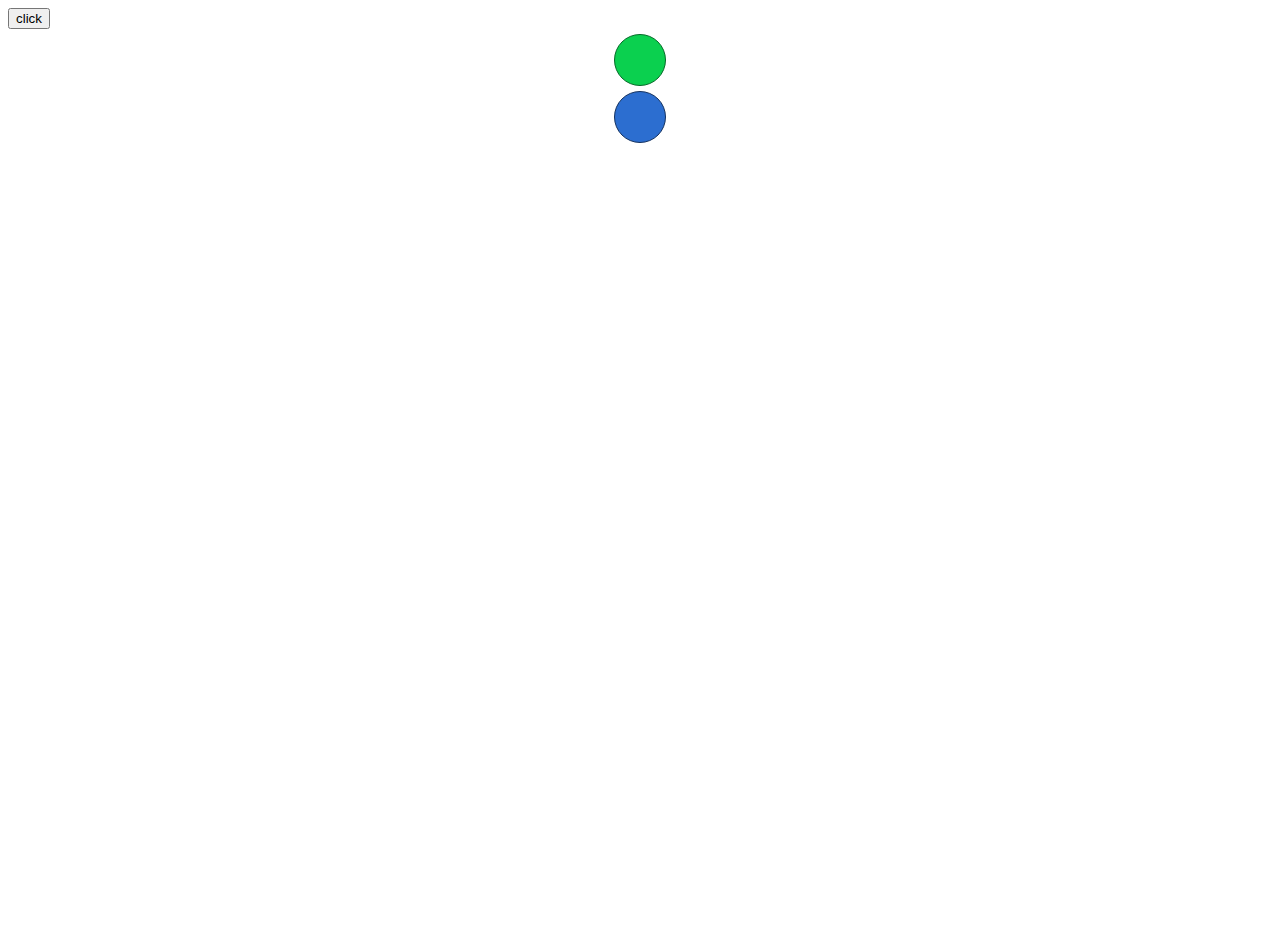
==== Els petits canvis/Index.html @ 77977094 "Petits Canvis 0.5 (Act. Jquery) 24-01-2014" ====
<body>
	<head>
		<!-- Carga Github -->
		<script src="https://rawgithub.com/esparza23/DWEC/master/Jquery/jquery-1.10.2.js"></script>
		<script src="https://rawgithub.com/esparza23/DWEC/master/Jquery/jquery-ui-1.10.4.custom.js"></script>
		<script src="https://rawgithub.com/esparza23/DWEC/master/Bootstrap/js/bootstrap.js"></script>
		<link rel="stylesheet" type="text/css" href="https://rawgithub.com/esparza23/DWEC/master/Bootstrap/css/bootstrap.css"></link>
		<link rel="stylesheet" type="text/css" href="https://rawgithub.com/esparza23/DWEC/master/Jquery/jquery-ui-1.10.4.custom.css">

		<link rel="stylesheet" type="text/css" href="tauler.css">
		<script src="JS/tauler.js"></script>

		<script src="JS/joc.js"></script>

	</head>
	<body>
		<button id="start" class="btn"> click </button>
		<div class="circleA ui-widget-content"></div>
		<div class="circleB ui-widget-content"></div>
		<div id="tauler">
			<!--
			<div class="fila">
				<div class="casella casL casA"></div>
				<div class="casella casA"></div>
				<div class="casella casA"></div>
				<div class="casella casA"></div>
				<div class="casella casA"></div>
				<div class="casella casA"></div>
				<div class="casella casA"></div>
				<div class="casella casA"></div>
				<div class="casella casA"></div>
				<div class="casella casD casA"></div>
			</div>
			<div class="fila">
				<div class="casella casL"></div>
				<div class="casella"></div>
				<div class="casella"></div>
				<div class="casella"></div>
				<div class="casella"></div>
				<div class="casella"></div>
				<div class="casella"></div>
				<div class="casella"></div>
				<div class="casella"></div>
				<div class="casella casD"></div>
			</div>
			<div class="fila">
				<div class="casella casL casB"></div>
				<div class="casella casB"></div>
				<div class="casella casB"></div>
				<div class="casella casB"></div>
				<div class="casella casB"></div>
				<div class="casella casB"></div>
				<div class="casella casB"></div>
				<div class="casella casB"></div>
				<div class="casella casB"></div>
				<div class="casella casD casB"></div>
			</div>
			-->
		</div>
	</body>
</body>
---- Els petits canvis/tauler.css ----
#tauler
{
	margin-left: 100px;
	width: 1200px;
	height: 800px;
}

.fila
{
	clear:both;
}

.casella
{
	width:65px;
	height: 65px;
	border:1px solid black;
	float:left;
	box-sizing: border-box;
	background-color: #edecc0;
}

.casL
{
	border-left: 2px solid black;
}
.casD
{
	border-right: 2px solid black;
}
.casA
{
	border-top: 2px solid black;
}
.casB
{
	border-bottom: 2px solid black;
}

.circleA,.circleB
{
	border-radius: 50%;
	width:50px;
	height: 50px;
	margin:auto;
	margin-top: 5px;
}
.circleA
{
	
	background-color: #0bd04f;
	border:1px solid #056b28;
}
.circleB
{
	
	background-color: #2c6ed0;
	border:1px solid #143260;
}
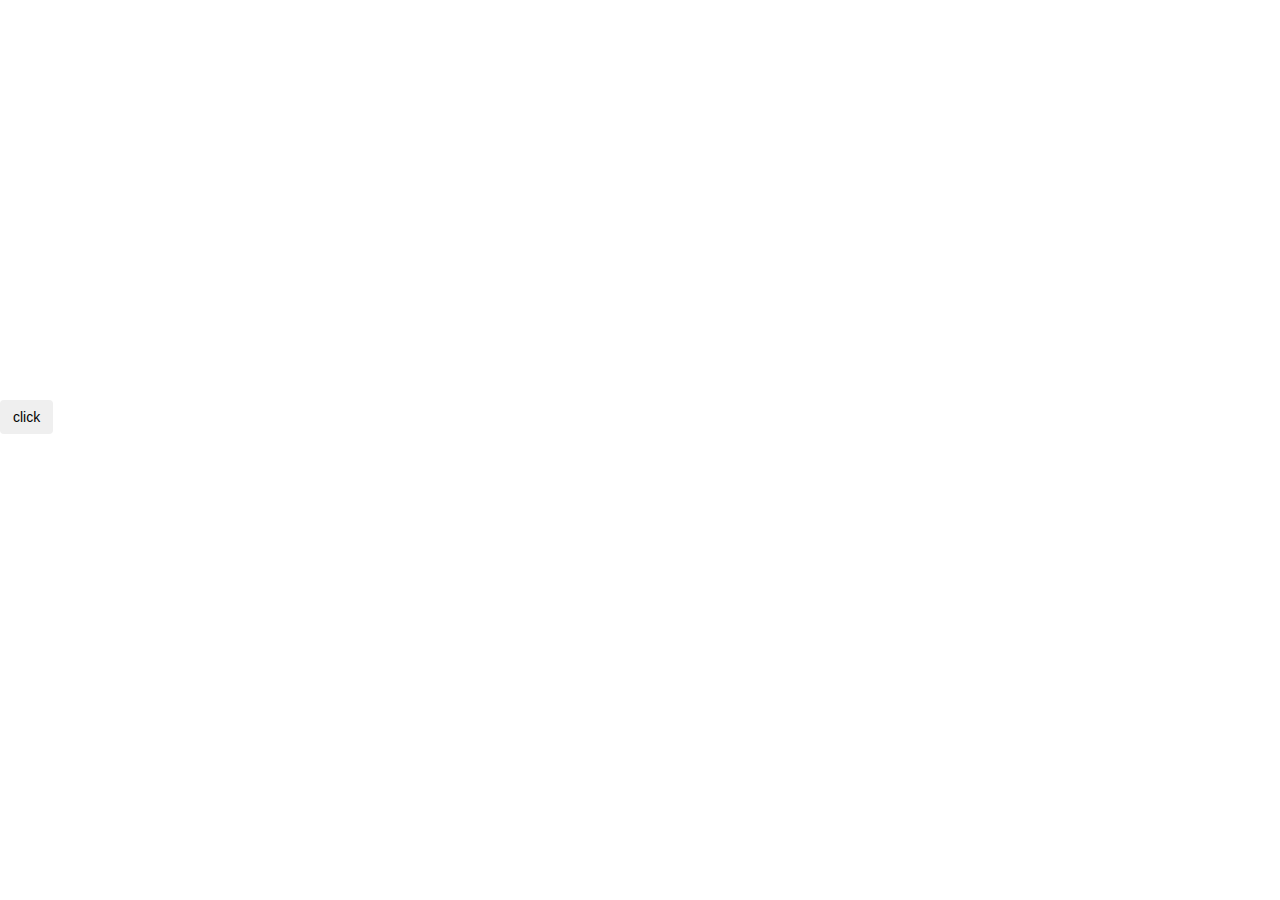
==== commit 27582cb5: "Petits Canvis 0.5.5 - 28-01-2014" ====
--- a/Els petits canvis/Index.html
+++ b/Els petits canvis/Index.html
@@ -1,61 +1,49 @@
 <body>
 	<head>
+
 		<!-- Carga Github -->
+		<!--
 		<script src="https://rawgithub.com/esparza23/DWEC/master/Jquery/jquery-1.10.2.js"></script>
 		<script src="https://rawgithub.com/esparza23/DWEC/master/Jquery/jquery-ui-1.10.4.custom.js"></script>
 		<script src="https://rawgithub.com/esparza23/DWEC/master/Bootstrap/js/bootstrap.js"></script>
 		<link rel="stylesheet" type="text/css" href="https://rawgithub.com/esparza23/DWEC/master/Bootstrap/css/bootstrap.css"></link>
 		<link rel="stylesheet" type="text/css" href="https://rawgithub.com/esparza23/DWEC/master/Jquery/jquery-ui-1.10.4.custom.css">
+		-->
+
+		<!-- Carga Local -->
+		<script src="../Jquery/jquery-1.10.2.js"></script>
+		<script src="../Jquery/jquery-ui-1.10.4.custom.js"></script>
+		<script src="../Bootstrap/js/bootstrap.js"></script>
+		<link rel="stylesheet" type="text/css" href="../Bootstrap/css/bootstrap.css"></link>
+		<link rel="stylesheet" type="text/css" href="../Jquery/jquery-ui-1.10.4.custom.css">
 
 		<link rel="stylesheet" type="text/css" href="tauler.css">
+		<script>
+			var numFicha = 0;
+			var tauler;
+
+			function numero(cadena)
+			{
+
+			    var numero = "";
+			    for (i = 0; i < cadena.length; i++) {
+			        if (cadena.charAt(i) >= '0' && cadena.charAt(i) <= '9')
+			        {
+			            numero += cadena.charAt(i);
+			        }
+			    }
+			    return parseInt(numero);
+			}
+		</script>
+		<script src="JS/joc.js"></script>
+		<script src="JS/ficha.js"></script>
+		<script src="JS/casella.js"></script>
 		<script src="JS/tauler.js"></script>
 
-		<script src="JS/joc.js"></script>
 
 	</head>
 	<body>
+		<div id="tauler"></div>
 		<button id="start" class="btn"> click </button>
-		<div class="circleA ui-widget-content"></div>
-		<div class="circleB ui-widget-content"></div>
-		<div id="tauler">
-			<!--
-			<div class="fila">
-				<div class="casella casL casA"></div>
-				<div class="casella casA"></div>
-				<div class="casella casA"></div>
-				<div class="casella casA"></div>
-				<div class="casella casA"></div>
-				<div class="casella casA"></div>
-				<div class="casella casA"></div>
-				<div class="casella casA"></div>
-				<div class="casella casA"></div>
-				<div class="casella casD casA"></div>
-			</div>
-			<div class="fila">
-				<div class="casella casL"></div>
-				<div class="casella"></div>
-				<div class="casella"></div>
-				<div class="casella"></div>
-				<div class="casella"></div>
-				<div class="casella"></div>
-				<div class="casella"></div>
-				<div class="casella"></div>
-				<div class="casella"></div>
-				<div class="casella casD"></div>
-			</div>
-			<div class="fila">
-				<div class="casella casL casB"></div>
-				<div class="casella casB"></div>
-				<div class="casella casB"></div>
-				<div class="casella casB"></div>
-				<div class="casella casB"></div>
-				<div class="casella casB"></div>
-				<div class="casella casB"></div>
-				<div class="casella casB"></div>
-				<div class="casella casB"></div>
-				<div class="casella casD casB"></div>
-			</div>
-			-->
-		</div>
 	</body>
 </body>--- a/Els petits canvis/tauler.css
+++ b/Els petits canvis/tauler.css
@@ -1,13 +1,19 @@
+#body
+{
+	width: 400px;
+}
+
 #tauler
 {
-	margin-left: 100px;
-	width: 1200px;
-	height: 800px;
+	width: 400px;
+	height: 400px;
 }
 
 .fila
 {
 	clear:both;
+	width:325px;
+	height: 65px;
 }
 
 .casella
@@ -56,4 +62,13 @@
 	
 	background-color: #2c6ed0;
 	border:1px solid #143260;
+}
+
+.posible
+{
+	background-color: #edcd4f;
+}
+.posibleActiu
+{
+	background-color: #eda669;
 }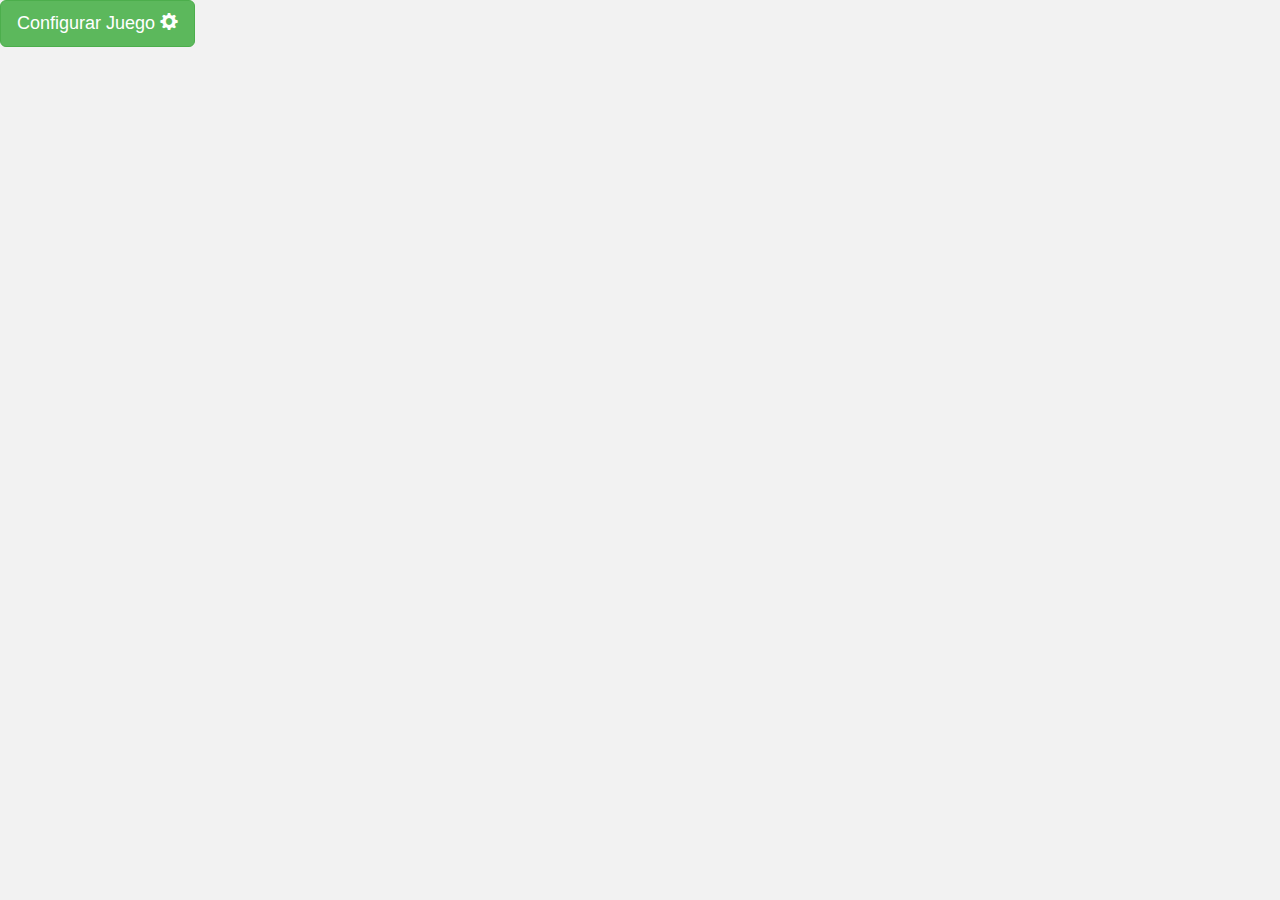
==== commit d092ba8d: "Petits Canvis 0.8 - 02-002-2014" ====
--- a/Els petits canvis/Index.html
+++ b/Els petits canvis/Index.html
@@ -1,6 +1,6 @@
 <body>
 	<head>
-
+		<meta charset="utf-8"> 
 		<!-- Carga Github -->
 		<!--
 		<script src="https://rawgithub.com/esparza23/DWEC/master/Jquery/jquery-1.10.2.js"></script>
@@ -18,23 +18,8 @@
 		<link rel="stylesheet" type="text/css" href="../Jquery/jquery-ui-1.10.4.custom.css">
 
 		<link rel="stylesheet" type="text/css" href="tauler.css">
-		<script>
-			var numFicha = 0;
-			var tauler;
-
-			function numero(cadena)
-			{
-
-			    var numero = "";
-			    for (i = 0; i < cadena.length; i++) {
-			        if (cadena.charAt(i) >= '0' && cadena.charAt(i) <= '9')
-			        {
-			            numero += cadena.charAt(i);
-			        }
-			    }
-			    return parseInt(numero);
-			}
-		</script>
+		<script src="JS/comportamientos.js"></script>
+		<script src="JS/config.js"></script>
 		<script src="JS/joc.js"></script>
 		<script src="JS/ficha.js"></script>
 		<script src="JS/casella.js"></script>
@@ -43,7 +28,92 @@
 
 	</head>
 	<body>
+		<button id="start" class="btn btn-success btn-lg" data-toggle="modal" data-target="#modalConf"> Configurar Juego 
+			<span class="glyphicon glyphicon-cog"></span>
+		</button>
 		<div id="tauler"></div>
-		<button id="start" class="btn"> click </button>
+
+		<div id="modalConf" class="modal fade">
+			<div class="modal-dialog">
+				<div class="modal-content">
+					<div class="modal-header">
+				    	<button type="button" class="close" data-dismiss="modal" aria-hidden="true">&times;</button>
+				    	<h2 class="modal-title">Configuració Del Joc</h2>
+					</div>
+					<div class="modal-body">
+						<h4>Percentatge fitxes verdes</h4>
+						<div class="slider">
+							<div class="por por50">50</div>
+							<div class="por por55">55</div>
+							<div class="por por60">60</div>
+							<div class="por por65">65</div>
+							<div class="por por70">70</div>
+							<div class="por por75">75</div>
+							<div class="por por80">80</div>
+							<div class="por por85">85</div>
+							<div class="por por90">90</div>
+						</div>
+				    	<div class="slider" id="porVerde"></div>
+				    	</br>
+
+				    	<h4>Percentatge caselles buides</h4>
+				    	<div class="slider">
+							<div class="por por30">30</div>
+							<div class="por por35">35</div>
+							<div class="por por40">40</div>
+							<div class="por por45">45</div>
+							<div class="por por502">50</div>
+						</div>
+				    	<div class="slider" id="porLlenas"></div>
+				    	</br>
+						<div class="radioOp1">
+					    	<h4>Tipus de joc</h4>
+						  	<div class="radio opcions">
+								<label>
+									<input type="radio" name="joc" id="joc1" value="joc1" checked>
+									Felicitat amb fitxes iguals
+								</label>
+							</div>
+							<div class="radio opcions">
+								<label>
+									<input type="radio" name="joc" id="joc2" value="joc2">
+									Felicitat amb fitxes diferents
+								</label>
+							</div>
+							<div class="radio opcions">
+								<label>
+									<input type="radio" name="joc" id="joc3" value="joc3">
+									Joc 3
+								</label>
+							</div>
+						</div>
+						<div class="radioOp2">
+					    	<h4>Minim veïns</h4>
+						  	<div class="radio opcions">
+								<label>
+									<input type="radio" name="veins" id="vei1" value="vei1" checked>
+									1
+								</label>
+							</div>
+							<div class="radio opcions">
+								<label>
+									<input type="radio" name="veins" id="vei2" value="vei2">
+									2
+								</label>
+							</div>
+							<div class="radio opcions">
+								<label>
+									<input type="radio" name="veins" id="vei3" value="vei3">
+									3
+								</label>
+							</div>
+						</div>
+				  	</div>
+				  	<div class="modal-footer">
+				    	<button id="comen" type="button" class="btn btn-success btn-lg center-block" data-dismiss="modal">Començar</button>
+				  	</div>
+				</div><!-- /.modal-content -->
+			</div><!-- /.modal-dialog -->
+		</div><!-- /.modal -->
 	</body>
 </body>--- a/Els petits canvis/tauler.css
+++ b/Els petits canvis/tauler.css
@@ -1,18 +1,26 @@
-#body
+body
 {
-	width: 400px;
+	width: auto;
+	background-color: #F2f2f2;
+}
+
+#start
+{
+	position: absolute;
+	top:0;
+	left:0;
 }
 
 #tauler
 {
-	width: 400px;
-	height: 400px;
+	width: auto;
+	height: auto;
 }
 
 .fila
 {
 	clear:both;
-	width:325px;
+	width:auto;
 	height: 65px;
 }
 
@@ -24,6 +32,7 @@
 	float:left;
 	box-sizing: border-box;
 	background-color: #edecc0;
+	margin: 1px;
 }
 
 .casL
@@ -51,16 +60,22 @@
 	margin:auto;
 	margin-top: 5px;
 }
+
+.unhappy
+{
+	background-image: url('unhappy.png');
+	background-repeat: no-repeat;
+}
+
 .circleA
 {
-	
 	background-color: #0bd04f;
 	border:1px solid #056b28;
 }
 .circleB
 {
 	
-	background-color: #2c6ed0;
+	background-color: #50a7d0;
 	border:1px solid #143260;
 }
 
@@ -71,4 +86,101 @@
 .posibleActiu
 {
 	background-color: #eda669;
+}
+.por
+{
+	display: inline-block;
+}
+.por50
+{
+	margin-left: -8px;
+}
+.por55
+{
+	margin-left: 54px;
+}
+.por60
+{
+	margin-left: 56px;
+}
+.por65
+{
+	margin-left: 56px;
+}
+.por70
+{
+	margin-left: 55px;
+}
+.por75
+{
+	margin-left: 55px;
+}
+.por80
+{
+	margin-left: 55px;
+}
+.por85
+{
+	margin-left: 55px;
+}
+.por90
+{
+	float:right;
+	margin-right: -5px;
+}
+
+.por30
+{
+	margin-left: -8px;
+}
+.por35
+{
+	margin-left: 130px;
+}
+.por40
+{
+	margin-left: 130px;
+}
+.por45
+{
+	margin-left: 130px;
+}
+.por502
+{
+	float:right;
+	margin-right: -5px;
+}
+
+.modal-content
+{
+	width:800px;
+	margin:auto;
+}
+.modal-dialog
+{
+	width: auto;
+}
+
+.slider{
+	margin: 5px auto;
+	width:600;
+}
+
+.radioOp1
+{
+	float:left;
+	width:300px;
+}
+.radioOp2
+{
+	float:right;
+	width:300px;
+}
+.modal-footer
+{
+	clear:both;
+}
+.opcions
+{
+	margin-left: 20px;
 }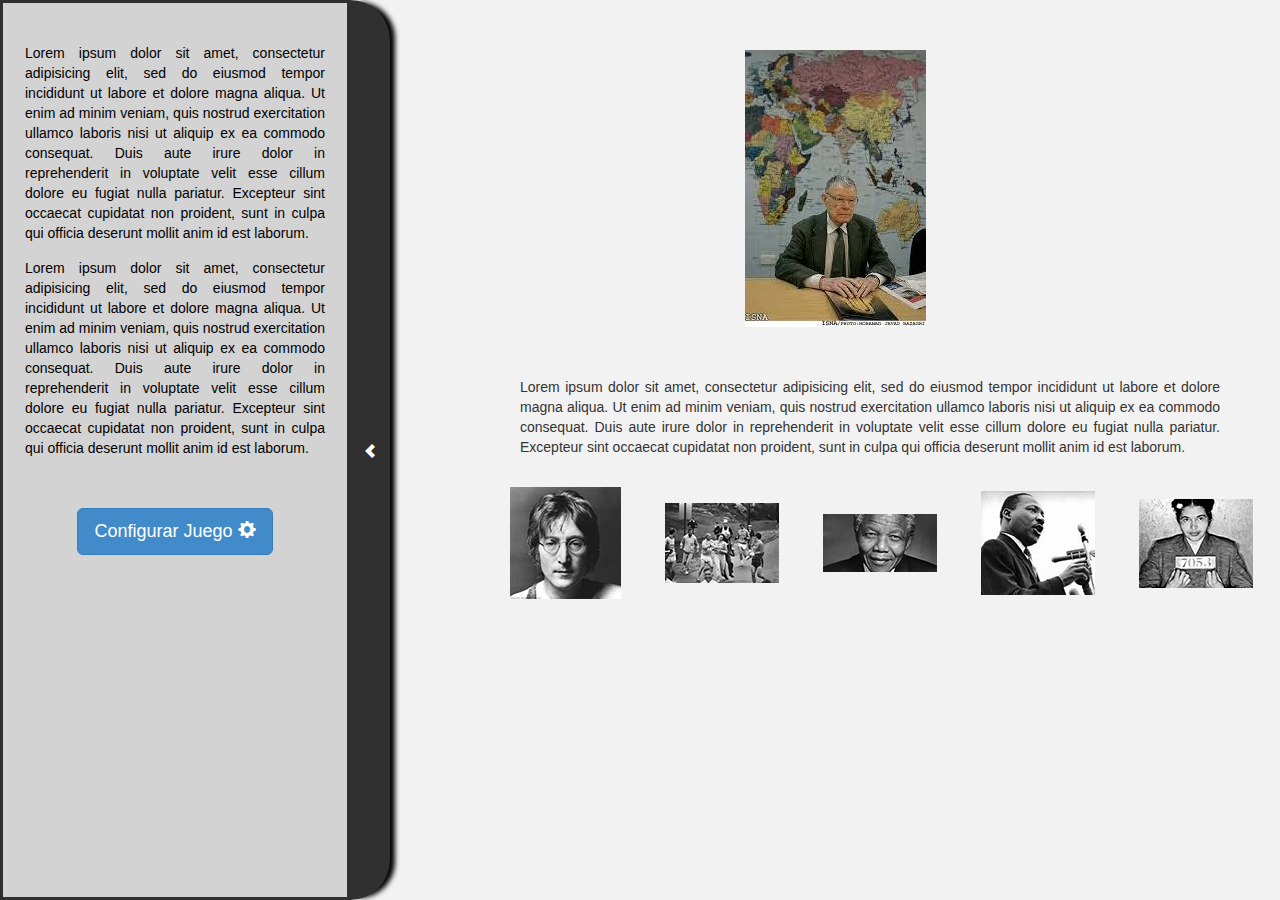
==== commit d2912b29: "Petits Canvis 0.9 - 06-02-2014" ====
--- a/Els petits canvis/Index.html
+++ b/Els petits canvis/Index.html
@@ -18,8 +18,8 @@
 		<link rel="stylesheet" type="text/css" href="../Jquery/jquery-ui-1.10.4.custom.css">
 
 		<link rel="stylesheet" type="text/css" href="tauler.css">
+		<script src="JS/config.js"></script>
 		<script src="JS/comportamientos.js"></script>
-		<script src="JS/config.js"></script>
 		<script src="JS/joc.js"></script>
 		<script src="JS/ficha.js"></script>
 		<script src="JS/casella.js"></script>
@@ -28,9 +28,39 @@
 
 	</head>
 	<body>
-		<button id="start" class="btn btn-success btn-lg" data-toggle="modal" data-target="#modalConf"> Configurar Juego 
-			<span class="glyphicon glyphicon-cog"></span>
-		</button>
+		<div id="conf">
+			<div id="info" class="hidden">
+				<p class="paragraf">
+				Lorem ipsum dolor sit amet, consectetur adipisicing elit, sed do eiusmod tempor incididunt ut labore et dolore magna aliqua. Ut enim ad minim veniam, quis nostrud exercitation ullamco laboris nisi ut aliquip ex ea commodo consequat. Duis aute irure dolor in reprehenderit in voluptate velit esse cillum dolore eu fugiat nulla pariatur. Excepteur sint occaecat cupidatat non proident, sunt in culpa qui officia deserunt mollit anim id est laborum.
+				</p>
+				<p class="paragraf">
+				Lorem ipsum dolor sit amet, consectetur adipisicing elit, sed do eiusmod tempor incididunt ut labore et dolore magna aliqua. Ut enim ad minim veniam, quis nostrud exercitation ullamco laboris nisi ut aliquip ex ea commodo consequat. Duis aute irure dolor in reprehenderit in voluptate velit esse cillum dolore eu fugiat nulla pariatur. Excepteur sint occaecat cupidatat non proident, sunt in culpa qui officia deserunt mollit anim id est laborum.
+				</p>
+			</div>	
+			<button id="start" class="btn btn-primary btn-lg center-block hidden" data-toggle="modal" data-target="#modalConf"> Configurar Juego 
+				<span class="glyphicon glyphicon-cog"></span>
+			</button>
+		</div>
+		<div id="conf2">
+			<button id="desp" class="btn buton"> 
+				<span class="glyphicon glyphicon-chevron-right white"></span>
+			</button>
+		</div>
+		<div id="presentacio">
+			<div >
+				<img src="IMG/schilling.jpg" alt="" class="imgSch">
+			</div>
+			<p class="infoPrinc">
+				Lorem ipsum dolor sit amet, consectetur adipisicing elit, sed do eiusmod tempor incididunt ut labore et dolore magna aliqua. Ut enim ad minim veniam, quis nostrud exercitation ullamco laboris nisi ut aliquip ex ea commodo consequat. Duis aute irure dolor in reprehenderit in voluptate velit esse cillum dolore eu fugiat nulla pariatur. Excepteur sint occaecat cupidatat non proident, sunt in culpa qui officia deserunt mollit anim id est laborum.
+			</p>
+			<div >
+				<img src="IMG/john.jpg" alt="" class="img">
+				<img src="IMG/kath.jpg" alt="" class="img">
+				<img src="IMG/mandela.jpg" alt="" class="img">
+				<img src="IMG/martin.jpg" alt="" class="img">
+				<img src="IMG/rosa.jpg" alt="" class="img">
+			</div>
+		</div>
 		<div id="tauler"></div>
 
 		<div id="modalConf" class="modal fade">
@@ -115,5 +145,8 @@
 				</div><!-- /.modal-content -->
 			</div><!-- /.modal-dialog -->
 		</div><!-- /.modal -->
+		<div id="mensajeFinal" class="hidden">
+			<h1 id="mens"></h1>
+		</div>
 	</body>
 </body>--- a/Els petits canvis/tauler.css
+++ b/Els petits canvis/tauler.css
@@ -3,16 +3,83 @@
 	width: auto;
 	background-color: #F2f2f2;
 }
+.white, .white a {
+  color: #fff;
+}
+
+.buton
+{
+	background-color: #303030;
+	-webkit-box-shadow: 7px 0px 5px -2px black ;
+	-moz-box-shadow: 7px 0px 5px -2px black ;
+	-webkit-border-top-right-radius: 5px;
+	-webkit-border-radius: 45px;
+	-webkit-border-top-left-radius: 0px;
+	-webkit-border-bottom-left-radius: 0px;
+	-moz-border-radius: 45px;
+	-moz-border-radius-topleft: 0px;
+	-moz-border-radius-bottomleft: 0px;
+	border-radius: 45px;
+	border-top-left-radius: 0px;
+	border-bottom-left-radius: 0px;
+}
 
 #start
 {
-	position: absolute;
-	top:0;
-	left:0;
+	margin-top: 50px;
+}
+
+#desp
+{
+	height: 100%;
+}
+
+#presentacio
+{
+	overflow-x:scroll;
+	height: 100%;
+}
+
+#info
+{
+	width:300px;
+	margin:40px auto;
+}
+
+.infoPrinc
+{
+	text-align: justify;
+	width:700px;
+	margin-left: 30px;
+}
+
+.paragraf
+{
+	text-align: justify;
+	margin:15 auto;
+}
+
+#conf
+{
+	box-sizing:border-box;
+	background-color: #d3d3d3;
+	color:black;
+	height: 100%;
+	float:left;
+	overflow: scroll;
+}
+
+#conf2
+{
+	width:auto;
+	height: 100%;
+	float:left;
+	margin-right: 250px;
 }
 
 #tauler
 {
+	float:left;
 	width: auto;
 	height: auto;
 }
@@ -31,26 +98,10 @@
 	border:1px solid black;
 	float:left;
 	box-sizing: border-box;
-	background-color: #edecc0;
+	background-color: #FFEDC5;
 	margin: 1px;
 }
 
-.casL
-{
-	border-left: 2px solid black;
-}
-.casD
-{
-	border-right: 2px solid black;
-}
-.casA
-{
-	border-top: 2px solid black;
-}
-.casB
-{
-	border-bottom: 2px solid black;
-}
 
 .circleA,.circleB
 {
@@ -69,23 +120,23 @@
 
 .circleA
 {
-	background-color: #0bd04f;
-	border:1px solid #056b28;
+	background-color: #62cc08;
+	border:1px solid #2e6203;
 }
 .circleB
 {
 	
-	background-color: #50a7d0;
-	border:1px solid #143260;
+	background-color: #33B5E5;
+	border:1px solid #114051;
 }
 
 .posible
 {
-	background-color: #edcd4f;
+	background-color: #FFD071;
 }
 .posibleActiu
 {
-	background-color: #eda669;
+	background-color: #FF892F;
 }
 .por
 {
@@ -183,4 +234,30 @@
 .opcions
 {
 	margin-left: 20px;
-}+}
+
+.img
+{
+	margin:20px;
+}
+
+.imgSch
+{
+	margin: 50px;
+	margin-left:255px;
+}
+
+#mensajeFinal
+{
+	position: absolute;
+	margin:5% 15%;
+	width:70%;
+	height: 80%;
+	background-color: #D3D3D3;
+	opacity: 0.9;
+	border:3px solid #303030;
+	-webkit-border-radius: 25px;
+	-moz-border-radius: 25px;
+	border-radius: 25px;
+	color:#000000;
+}
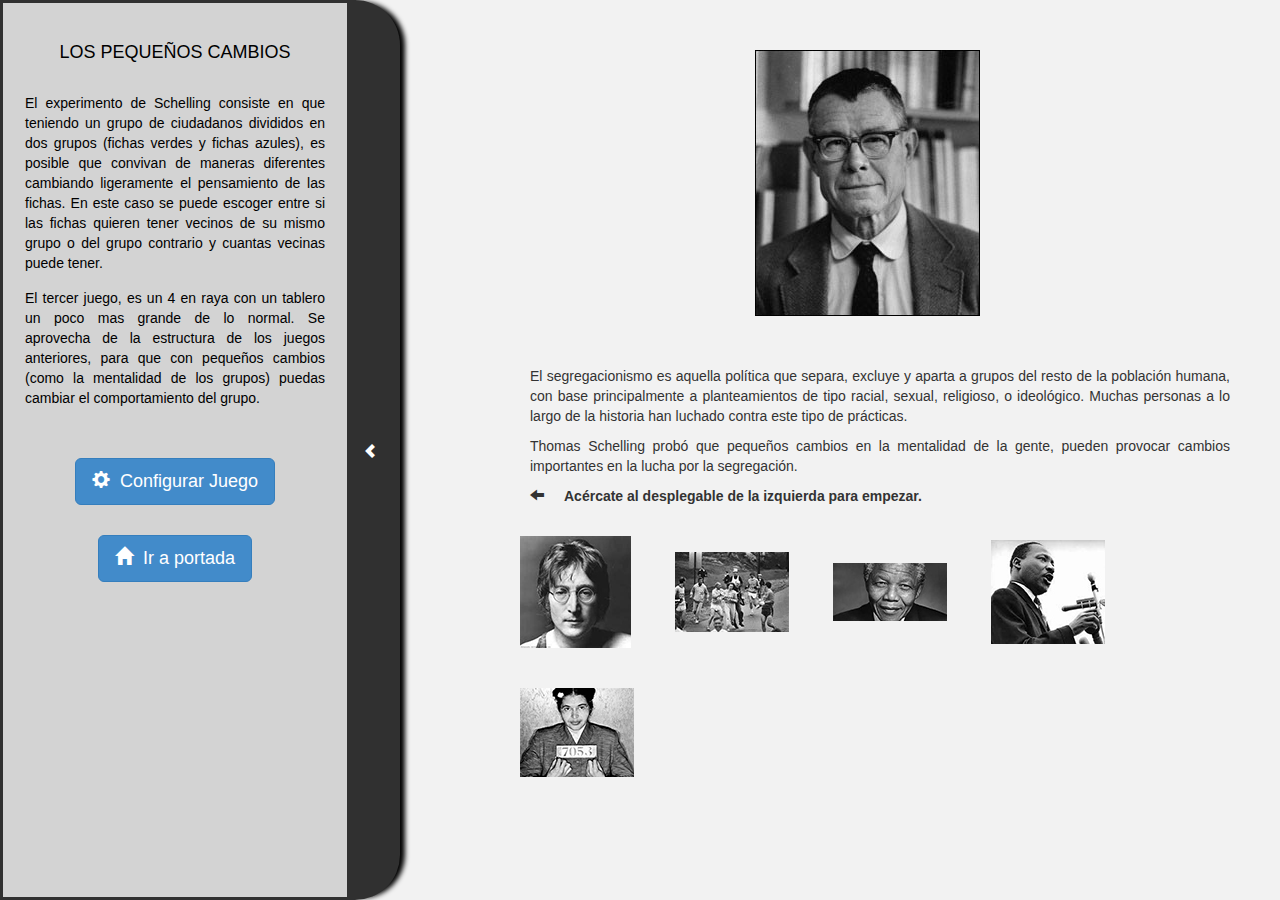
==== commit 5c32ebea: "Petits Canvis 1.0 - 07-02-2014" ====
--- a/Els petits canvis/Index.html
+++ b/Els petits canvis/Index.html
@@ -30,15 +30,20 @@
 	<body>
 		<div id="conf">
 			<div id="info" class="hidden">
+				<h4 id="title">LOS PEQUEÑOS CAMBIOS</h4>
 				<p class="paragraf">
-				Lorem ipsum dolor sit amet, consectetur adipisicing elit, sed do eiusmod tempor incididunt ut labore et dolore magna aliqua. Ut enim ad minim veniam, quis nostrud exercitation ullamco laboris nisi ut aliquip ex ea commodo consequat. Duis aute irure dolor in reprehenderit in voluptate velit esse cillum dolore eu fugiat nulla pariatur. Excepteur sint occaecat cupidatat non proident, sunt in culpa qui officia deserunt mollit anim id est laborum.
+				El experimento de Schelling consiste en que teniendo un grupo de ciudadanos divididos en dos grupos (fichas verdes y fichas azules), es posible que convivan de maneras diferentes cambiando ligeramente el pensamiento de las fichas.
+				En este caso se puede escoger entre si las fichas quieren tener vecinos de su mismo grupo o del grupo contrario y cuantas vecinas puede tener.
 				</p>
 				<p class="paragraf">
-				Lorem ipsum dolor sit amet, consectetur adipisicing elit, sed do eiusmod tempor incididunt ut labore et dolore magna aliqua. Ut enim ad minim veniam, quis nostrud exercitation ullamco laboris nisi ut aliquip ex ea commodo consequat. Duis aute irure dolor in reprehenderit in voluptate velit esse cillum dolore eu fugiat nulla pariatur. Excepteur sint occaecat cupidatat non proident, sunt in culpa qui officia deserunt mollit anim id est laborum.
+				El tercer juego, es un 4 en raya con un tablero un poco mas grande de lo normal. Se aprovecha de la estructura de los juegos anteriores, para que con pequeños cambios (como la mentalidad de los grupos) puedas cambiar el comportamiento del grupo.
 				</p>
 			</div>	
-			<button id="start" class="btn btn-primary btn-lg center-block hidden" data-toggle="modal" data-target="#modalConf"> Configurar Juego 
-				<span class="glyphicon glyphicon-cog"></span>
+			<button id="start" class="btn btn-primary btn-lg center-block hidden" data-toggle="modal" data-target="#modalConf">
+				<span class="glyphicon glyphicon-cog"></span>Configurar Juego 
+			</button>
+			<button id="irPortada" class="btn btn-lg btn-primary irPortada center-block hidden">
+				<span class="glyphicon glyphicon-home"></span>Ir a portada
 			</button>
 		</div>
 		<div id="conf2">
@@ -48,10 +53,16 @@
 		</div>
 		<div id="presentacio">
 			<div >
-				<img src="IMG/schilling.jpg" alt="" class="imgSch">
+				<img src="IMG/schelling.jpg" alt="" class="imgSch">
 			</div>
 			<p class="infoPrinc">
-				Lorem ipsum dolor sit amet, consectetur adipisicing elit, sed do eiusmod tempor incididunt ut labore et dolore magna aliqua. Ut enim ad minim veniam, quis nostrud exercitation ullamco laboris nisi ut aliquip ex ea commodo consequat. Duis aute irure dolor in reprehenderit in voluptate velit esse cillum dolore eu fugiat nulla pariatur. Excepteur sint occaecat cupidatat non proident, sunt in culpa qui officia deserunt mollit anim id est laborum.
+				El segregacionismo es aquella política que separa, excluye y aparta a grupos del resto de la población humana, con base principalmente a planteamientos de tipo racial, sexual, religioso, o ideológico. Muchas personas a lo largo de la historia han luchado contra este tipo de prácticas.
+			</p>
+			<p class="infoPrinc">
+				Thomas Schelling probó que pequeños cambios en la mentalidad de la gente, pueden provocar cambios importantes en la lucha por la segregación.
+			</p>
+			<p class="infoPrinc acercate">
+				<span id="left" class="glyphicon glyphicon-arrow-left"></span>Acércate al desplegable de la izquierda para empezar.
 			</p>
 			<div >
 				<img src="IMG/john.jpg" alt="" class="img">
@@ -63,15 +74,16 @@
 		</div>
 		<div id="tauler"></div>
 
+
 		<div id="modalConf" class="modal fade">
 			<div class="modal-dialog">
 				<div class="modal-content">
 					<div class="modal-header">
 				    	<button type="button" class="close" data-dismiss="modal" aria-hidden="true">&times;</button>
-				    	<h2 class="modal-title">Configuració Del Joc</h2>
+				    	<h2 class="modal-title">Configuración Del Juego</h2>
 					</div>
 					<div class="modal-body">
-						<h4>Percentatge fitxes verdes</h4>
+						<h4>Porcentaje fichas verdes</h4>
 						<div class="slider">
 							<div class="por por50">50</div>
 							<div class="por por55">55</div>
@@ -86,7 +98,7 @@
 				    	<div class="slider" id="porVerde"></div>
 				    	</br>
 
-				    	<h4>Percentatge caselles buides</h4>
+				    	<h4>Porcentaje casillas vacias</h4>
 				    	<div class="slider">
 							<div class="por por30">30</div>
 							<div class="por por35">35</div>
@@ -97,28 +109,28 @@
 				    	<div class="slider" id="porLlenas"></div>
 				    	</br>
 						<div class="radioOp1">
-					    	<h4>Tipus de joc</h4>
+					    	<h4>Tipo de juego</h4>
 						  	<div class="radio opcions">
 								<label>
 									<input type="radio" name="joc" id="joc1" value="joc1" checked>
-									Felicitat amb fitxes iguals
+									Felicidad con fichas iguales
 								</label>
 							</div>
 							<div class="radio opcions">
 								<label>
 									<input type="radio" name="joc" id="joc2" value="joc2">
-									Felicitat amb fitxes diferents
+									Felicidad con fichas diferentes
 								</label>
 							</div>
 							<div class="radio opcions">
 								<label>
 									<input type="radio" name="joc" id="joc3" value="joc3">
-									Joc 3
+									4 en Raya
 								</label>
 							</div>
 						</div>
 						<div class="radioOp2">
-					    	<h4>Minim veïns</h4>
+					    	<h4>Vecinos Mínimos </h4>
 						  	<div class="radio opcions">
 								<label>
 									<input type="radio" name="veins" id="vei1" value="vei1" checked>
@@ -140,13 +152,16 @@
 						</div>
 				  	</div>
 				  	<div class="modal-footer">
-				    	<button id="comen" type="button" class="btn btn-success btn-lg center-block" data-dismiss="modal">Començar</button>
+				    	<button id="comen" type="button" class="btn btn-primary btn-lg center-block" data-dismiss="modal">Començar</button>
 				  	</div>
 				</div><!-- /.modal-content -->
 			</div><!-- /.modal-dialog -->
 		</div><!-- /.modal -->
+
 		<div id="mensajeFinal" class="hidden">
 			<h1 id="mens"></h1>
+			<button id="congNuev" class="btn btn-primary" data-toggle="modal" data-target="#modalConf">Configurar Nueva Partida</button>
+			<button class="btn btn-primary irPortada">Ir a portada</button>
 		</div>
 	</body>
 </body>--- a/Els petits canvis/tauler.css
+++ b/Els petits canvis/tauler.css
@@ -27,6 +27,7 @@
 #start
 {
 	margin-top: 50px;
+	margin-bottom: 30px;
 }
 
 #desp
@@ -250,14 +251,40 @@
 #mensajeFinal
 {
 	position: absolute;
-	margin:5% 15%;
+	margin:16% 15%;
 	width:70%;
-	height: 80%;
-	background-color: #D3D3D3;
-	opacity: 0.9;
+	height: 30%;
+	background-color: #ffffff;
+	opacity: 1;
 	border:3px solid #303030;
 	-webkit-border-radius: 25px;
 	-moz-border-radius: 25px;
 	border-radius: 25px;
 	color:#000000;
-}
+	text-align: center;
+}
+.acercate
+{
+	font-weight: bold;
+}
+
+#left
+{
+	margin-right: 20px;
+}
+
+#title
+{
+	text-align:center;
+	margin-bottom:30px;
+}
+
+.glyphicon
+{
+	margin-right: 10px;
+}
+
+#mens
+{
+	margin:40px auto;
+}
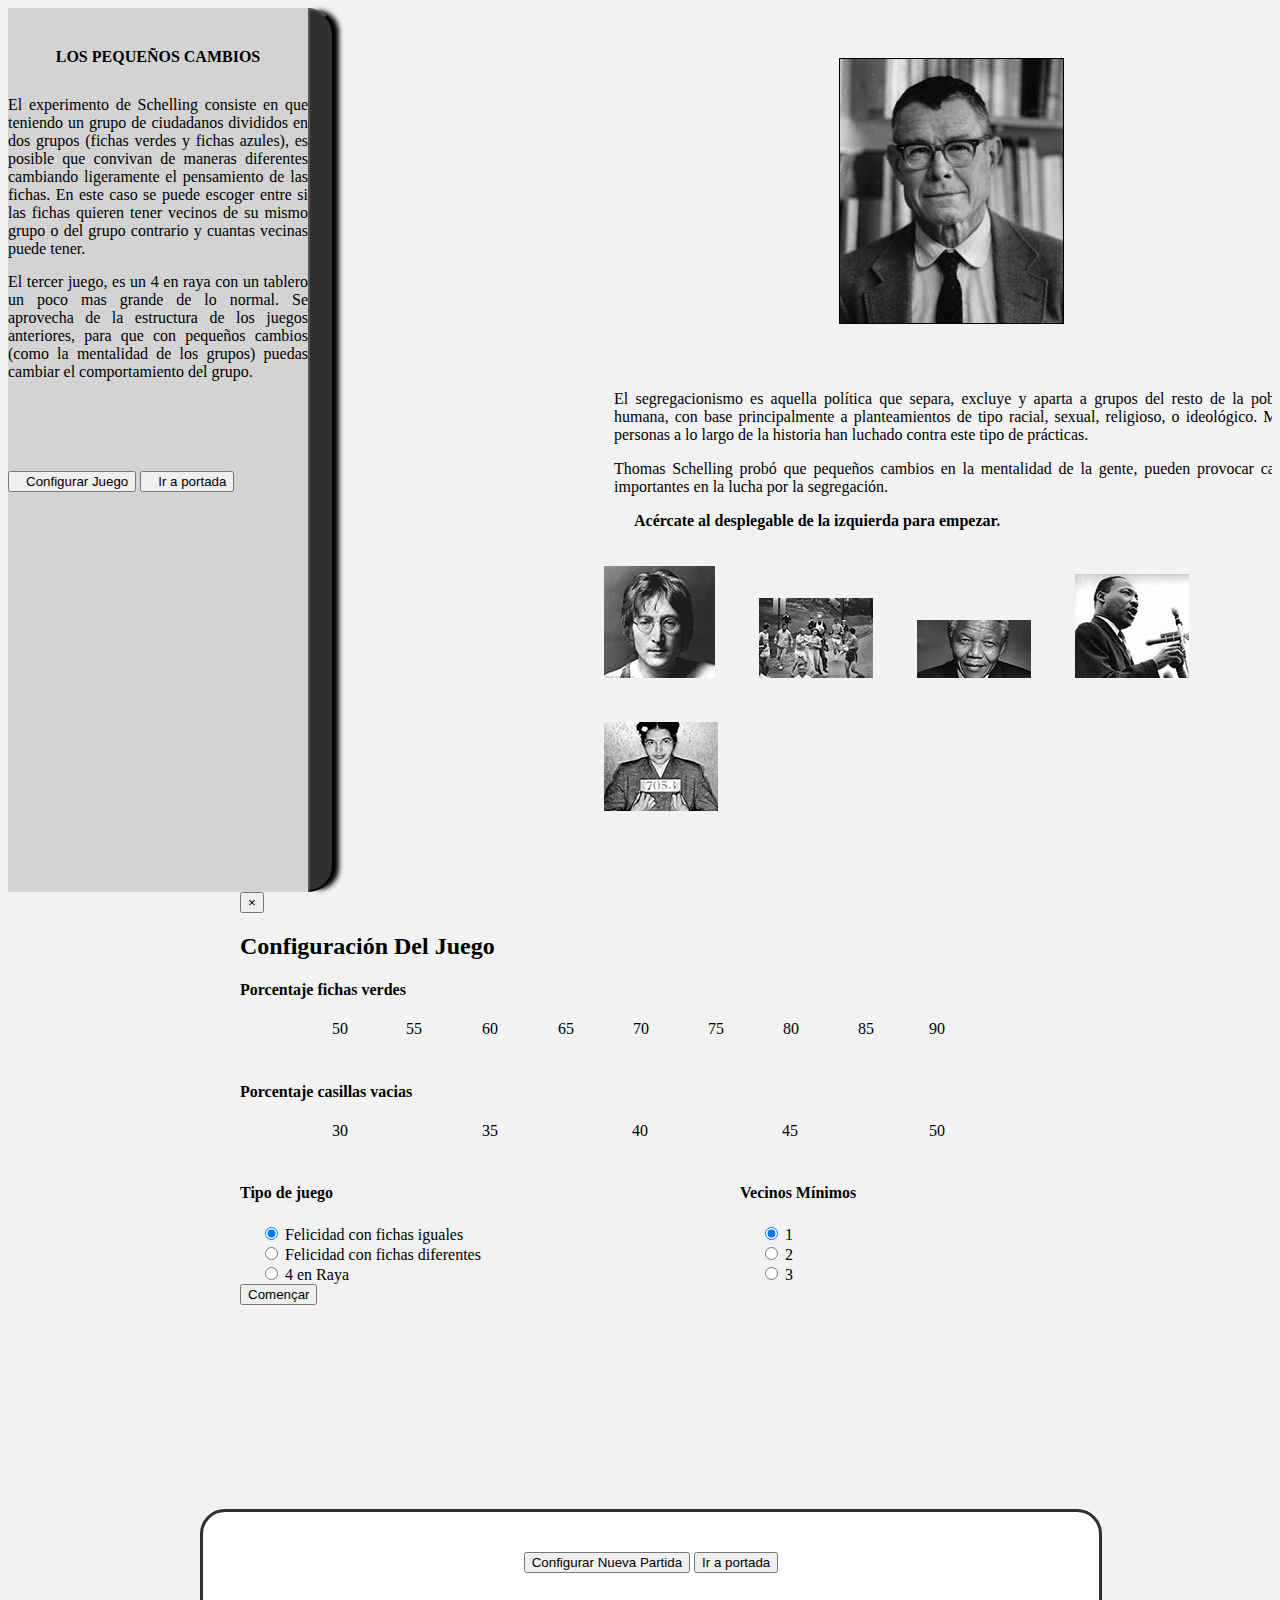
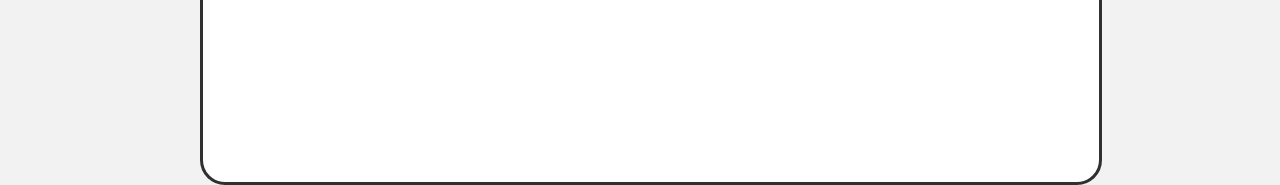
==== commit 97587f5c: "Petits Canvis 1.1 - 07-02-2014" ====
--- a/Els petits canvis/Index.html
+++ b/Els petits canvis/Index.html
@@ -2,20 +2,22 @@
 	<head>
 		<meta charset="utf-8"> 
 		<!-- Carga Github -->
-		<!--
+		
 		<script src="https://rawgithub.com/esparza23/DWEC/master/Jquery/jquery-1.10.2.js"></script>
 		<script src="https://rawgithub.com/esparza23/DWEC/master/Jquery/jquery-ui-1.10.4.custom.js"></script>
 		<script src="https://rawgithub.com/esparza23/DWEC/master/Bootstrap/js/bootstrap.js"></script>
 		<link rel="stylesheet" type="text/css" href="https://rawgithub.com/esparza23/DWEC/master/Bootstrap/css/bootstrap.css"></link>
 		<link rel="stylesheet" type="text/css" href="https://rawgithub.com/esparza23/DWEC/master/Jquery/jquery-ui-1.10.4.custom.css">
-		-->
-
+		
+		
 		<!-- Carga Local -->
+		<!--
 		<script src="../Jquery/jquery-1.10.2.js"></script>
 		<script src="../Jquery/jquery-ui-1.10.4.custom.js"></script>
 		<script src="../Bootstrap/js/bootstrap.js"></script>
 		<link rel="stylesheet" type="text/css" href="../Bootstrap/css/bootstrap.css"></link>
 		<link rel="stylesheet" type="text/css" href="../Jquery/jquery-ui-1.10.4.custom.css">
+		-->
 
 		<link rel="stylesheet" type="text/css" href="tauler.css">
 		<script src="JS/config.js"></script>
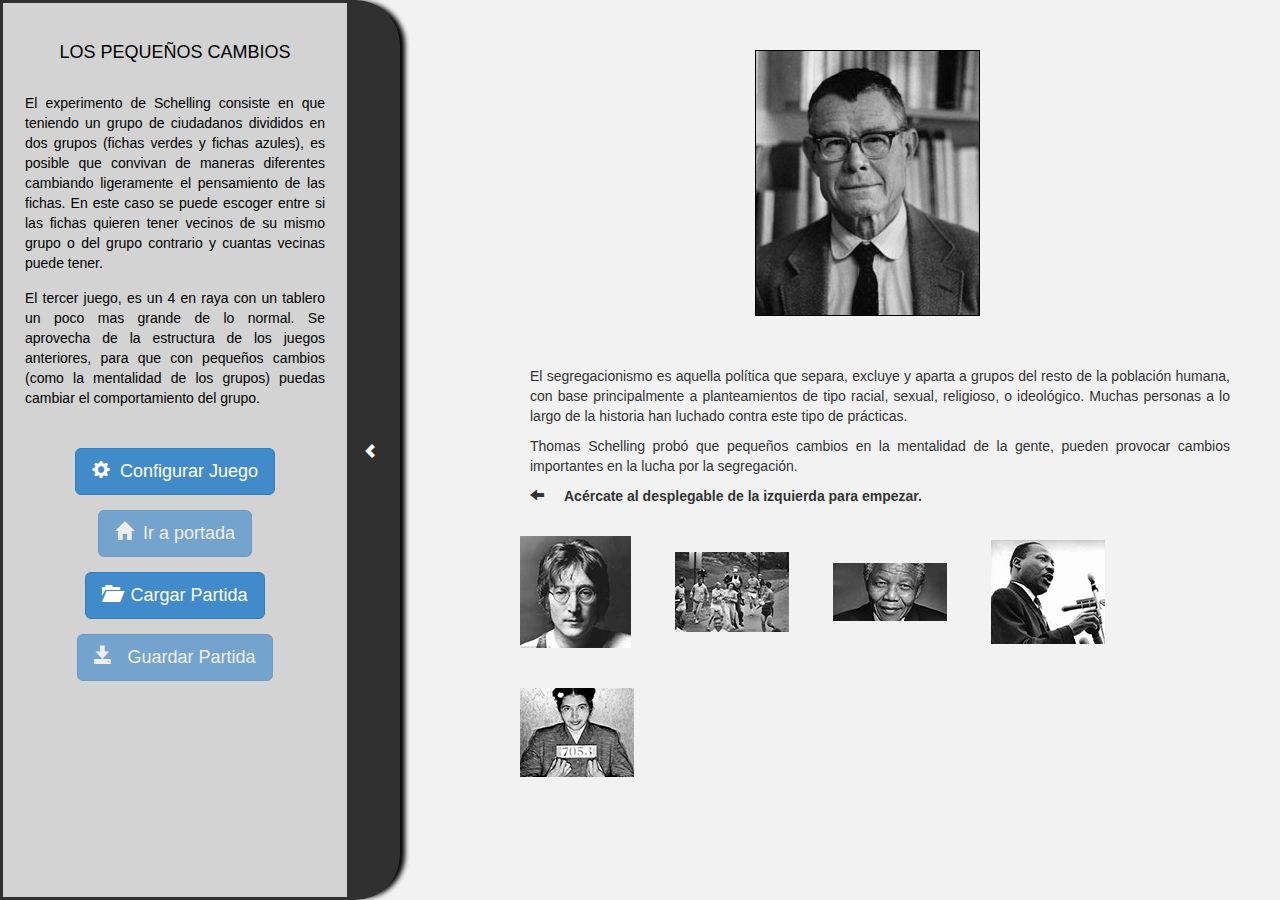
==== commit dad09367: "Petits Canvis 1.2 - 23-02-2014" ====
--- a/Els petits canvis/Index.html
+++ b/Els petits canvis/Index.html
@@ -11,13 +11,13 @@
 		
 		
 		<!-- Carga Local -->
-		<!--
+		
 		<script src="../Jquery/jquery-1.10.2.js"></script>
 		<script src="../Jquery/jquery-ui-1.10.4.custom.js"></script>
 		<script src="../Bootstrap/js/bootstrap.js"></script>
 		<link rel="stylesheet" type="text/css" href="../Bootstrap/css/bootstrap.css"></link>
 		<link rel="stylesheet" type="text/css" href="../Jquery/jquery-ui-1.10.4.custom.css">
-		-->
+		
 
 		<link rel="stylesheet" type="text/css" href="tauler.css">
 		<script src="JS/config.js"></script>
@@ -44,8 +44,16 @@
 			<button id="start" class="btn btn-primary btn-lg center-block hidden" data-toggle="modal" data-target="#modalConf">
 				<span class="glyphicon glyphicon-cog"></span>Configurar Juego 
 			</button>
-			<button id="irPortada" class="btn btn-lg btn-primary irPortada center-block hidden">
+			<button id="irPortada" class="btn btn-lg btn-primary irPortada center-block hidden disabled">
 				<span class="glyphicon glyphicon-home"></span>Ir a portada
+			</button>
+			<input id="carg" type="file">
+			<button id="cargar" class="btn btn-lg btn-primary center-block hidden">
+				<span class="glyphicon glyphicon-folder-open"></span>Cargar Partida
+			</button>
+			<button id="download" type="button" class="btn-lg btn btn-primary center-block hidden disabled">
+				<span class="glyphicon glyphicon-save"></span>
+				<a id="partida" href="" download="">Guardar Partida</a>
 			</button>
 		</div>
 		<div id="conf2">
--- a/Els petits canvis/tauler.css
+++ b/Els petits canvis/tauler.css
@@ -23,11 +23,29 @@
 	border-top-left-radius: 0px;
 	border-bottom-left-radius: 0px;
 }
+#carg
+{
+	display:none;
+	visibility: hidden;
+}
+#download
+{
+	margin-top: 15px;
+}
+#cargar
+{
+	margin-top: 15px;
+}
+#download *
+{
+	color:white;
+	text-decoration: none;
+}
 
 #start
 {
-	margin-top: 50px;
-	margin-bottom: 30px;
+	margin-top: 20px;
+	margin-bottom: 15px;
 }
 
 #desp
